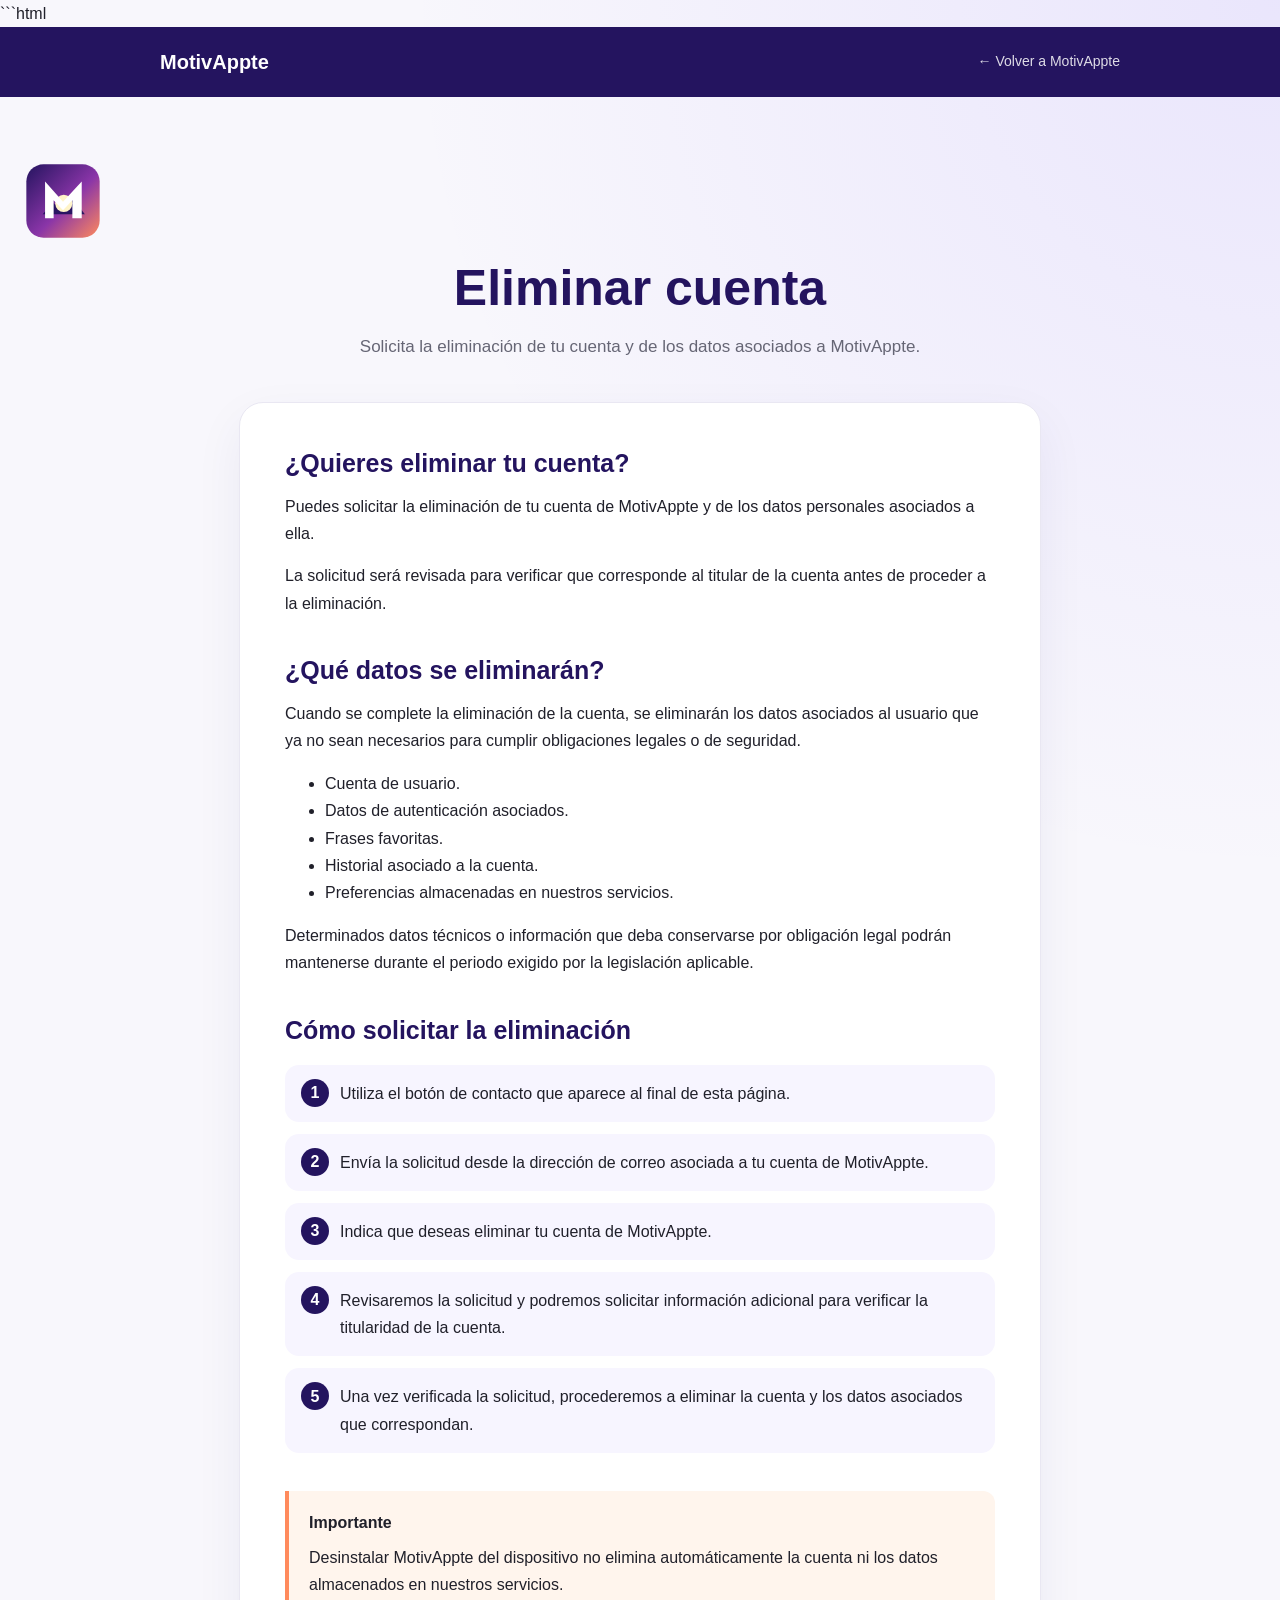
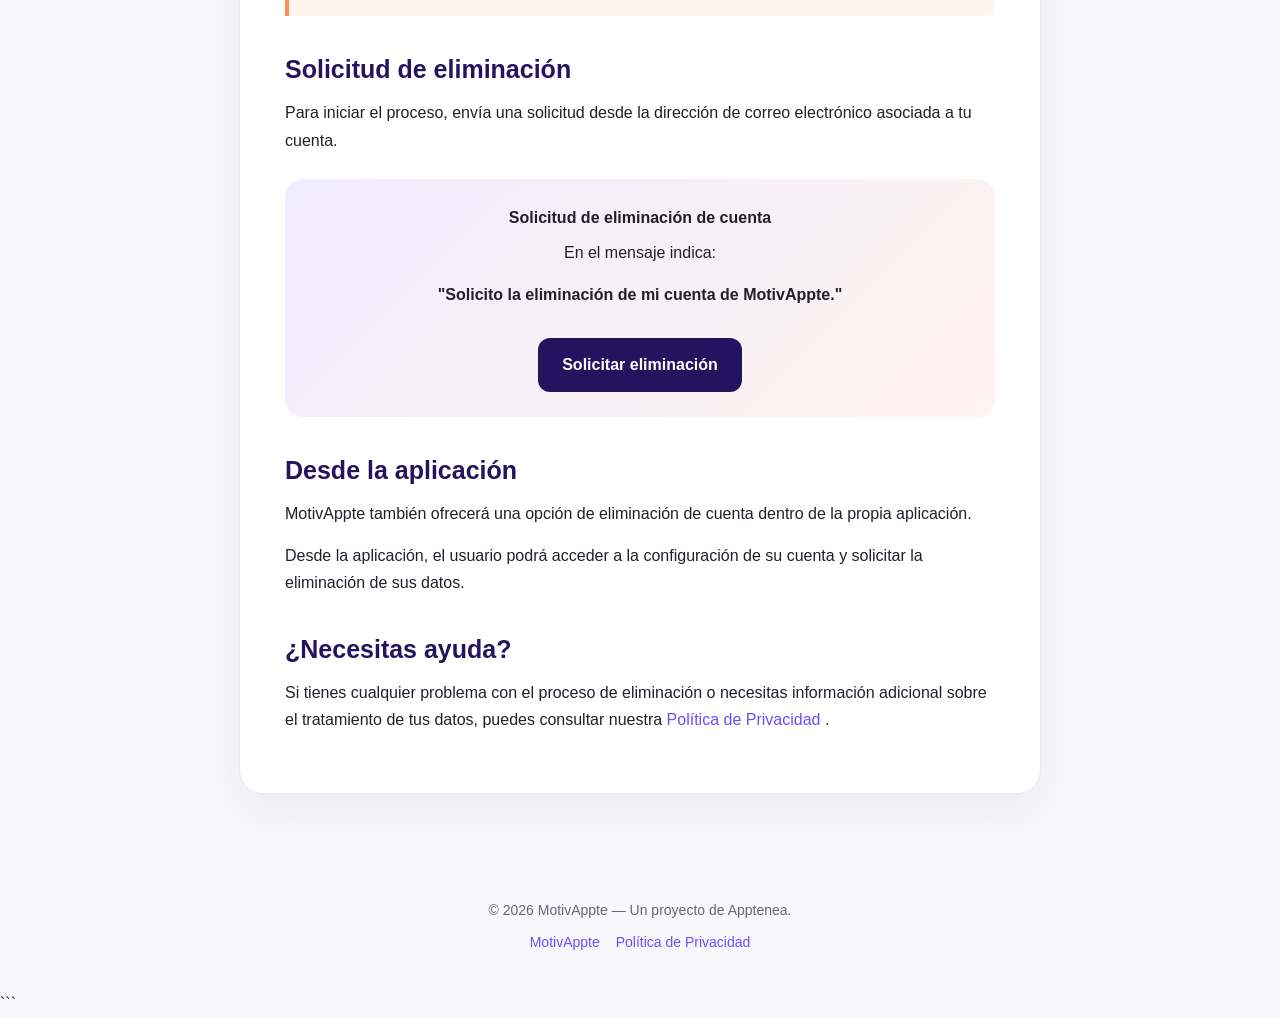
==== eliminar-cuenta.html @ 2910613d "Create eliminar-cuenta.html" ====
```html
<!DOCTYPE html>
<html lang="es">
<head>
  <meta charset="UTF-8">
  <meta name="viewport" content="width=device-width, initial-scale=1.0">

  <meta
    name="description"
    content="Solicita la eliminación de tu cuenta y datos de MotivAppte."
  >

  <meta name="theme-color" content="#24145F">

  <title>Eliminar cuenta — MotivAppte</title>

  <style>
    :root {
      --purple: #24145F;
      --purple-light: #6c4cff;
      --pink: #d946a6;
      --orange: #ff8a5c;
      --text: #20202a;
      --muted: #666675;
      --background: #f8f7fc;
      --card: #ffffff;
      --border: #e9e7f2;
    }

    * {
      box-sizing: border-box;
    }

    html {
      scroll-behavior: smooth;
    }

    body {
      margin: 0;
      font-family: Arial, sans-serif;
      color: var(--text);
      background:
        radial-gradient(
          circle at top right,
          rgba(108, 76, 255, 0.10),
          transparent 30%
        ),
        var(--background);
      line-height: 1.7;
    }

    a {
      color: var(--purple-light);
      text-decoration: none;
    }

    a:hover {
      text-decoration: underline;
    }

    .topbar {
      background: var(--purple);
      color: white;
      padding: 18px 24px;
    }

    .topbar-inner {
      max-width: 960px;
      margin: 0 auto;
      display: flex;
      align-items: center;
      justify-content: space-between;
      gap: 20px;
    }

    .brand {
      color: white;
      font-weight: 700;
      font-size: 20px;
    }

    .brand:hover {
      text-decoration: none;
    }

    .back {
      color: rgba(255, 255, 255, 0.85);
      font-size: 14px;
    }

    .back:hover {
      color: white;
    }

    .hero {
      padding: 65px 24px 40px;
      text-align: center;
    }

    .icon {
      width: 78px;
      height: 78px;
      margin-bottom: 18px;
    }

    h1,
    h2 {
      line-height: 1.2;
    }

    h1 {
      margin: 0 0 15px;
      color: var(--purple);
      font-size: clamp(34px, 6vw, 50px);
    }

    .hero p {
      max-width: 680px;
      margin: 0 auto;
      color: var(--muted);
      font-size: 17px;
    }

    .container {
      max-width: 850px;
      margin: 0 auto;
      padding: 0 24px 70px;
    }

    .card {
      background: var(--card);
      border: 1px solid var(--border);
      border-radius: 24px;
      padding: clamp(25px, 5vw, 45px);
      box-shadow: 0 18px 50px rgba(36, 20, 95, 0.06);
    }

    section {
      margin-bottom: 38px;
    }

    section:last-child {
      margin-bottom: 0;
    }

    h2 {
      color: var(--purple);
      font-size: 25px;
      margin: 0 0 15px;
    }

    p {
      margin: 0 0 15px;
    }

    .warning {
      background: #fff5ed;
      border-left: 4px solid var(--orange);
      padding: 18px 20px;
      border-radius: 0 12px 12px 0;
      margin: 22px 0;
    }

    .steps {
      margin: 20px 0;
      padding: 0;
      list-style: none;
      counter-reset: steps;
    }

    .steps li {
      counter-increment: steps;
      position: relative;
      padding: 15px 15px 15px 55px;
      margin-bottom: 12px;
      background: #f7f5ff;
      border-radius: 14px;
    }

    .steps li::before {
      content: counter(steps);
      position: absolute;
      left: 16px;
      top: 14px;
      width: 28px;
      height: 28px;
      border-radius: 50%;
      display: flex;
      align-items: center;
      justify-content: center;
      background: var(--purple);
      color: white;
      font-weight: bold;
    }

    .email-box {
      margin-top: 25px;
      padding: 25px;
      text-align: center;
      background:
        linear-gradient(
          135deg,
          rgba(108, 76, 255, 0.10),
          rgba(255, 138, 92, 0.10)
        );
      border-radius: 18px;
    }

    .email-button {
      display: inline-block;
      margin-top: 15px;
      padding: 13px 24px;
      border-radius: 12px;
      background: var(--purple);
      color: white;
      font-weight: bold;
      text-decoration: none;
    }

    .email-button:hover {
      text-decoration: none;
      opacity: 0.9;
    }

    footer {
      text-align: center;
      padding: 35px 24px;
      color: var(--muted);
      font-size: 14px;
    }

    footer a {
      margin: 0 6px;
    }

    @media (max-width: 650px) {
      .topbar-inner {
        align-items: flex-start;
      }

      .hero {
        padding-top: 50px;
      }

      .card {
        border-radius: 18px;
      }
    }
  </style>
</head>

<body>

<header class="topbar">
  <div class="topbar-inner">

    <a class="brand" href="index.html">
      MotivAppte
    </a>

    <a class="back" href="index.html">
      ← Volver a MotivAppte
    </a>

  </div>
</header>


<main>

  <div class="hero">

    <div class="icon" aria-hidden="true">
      <svg
        viewBox="0 0 100 100"
        width="78"
        height="78"
        xmlns="http://www.w3.org/2000/svg"
      >
        <defs>
          <linearGradient
            id="gradient"
            x1="0%"
            y1="0%"
            x2="100%"
            y2="100%"
          >
            <stop offset="0%" stop-color="#24145F"/>
            <stop offset="55%" stop-color="#8A35A8"/>
            <stop offset="100%" stop-color="#FF8A5C"/>
          </linearGradient>
        </defs>

        <rect
          x="3"
          y="3"
          width="94"
          height="94"
          rx="22"
          fill="url(#gradient)"
        />

        <path
          d="M24 67 L37 52 L49 63 L63 47 L78 67 Z"
          fill="#24145F"
          opacity="0.95"
        />

        <circle
          cx="51"
          cy="53"
          r="11"
          fill="#FFF4C8"
        />

        <path
          d="M27 25 L50 51 L74 25 L74 72 L62 72 L62 49 L50 62 L38 49 L38 72 L27 72 Z"
          fill="white"
        />
      </svg>
    </div>

    <h1>Eliminar cuenta</h1>

    <p>
      Solicita la eliminación de tu cuenta y de los datos
      asociados a MotivAppte.
    </p>

  </div>


  <div class="container">

    <div class="card">

      <section>

        <h2>¿Quieres eliminar tu cuenta?</h2>

        <p>
          Puedes solicitar la eliminación de tu cuenta de MotivAppte
          y de los datos personales asociados a ella.
        </p>

        <p>
          La solicitud será revisada para verificar que corresponde
          al titular de la cuenta antes de proceder a la eliminación.
        </p>

      </section>


      <section>

        <h2>¿Qué datos se eliminarán?</h2>

        <p>
          Cuando se complete la eliminación de la cuenta, se
          eliminarán los datos asociados al usuario que ya no sean
          necesarios para cumplir obligaciones legales o de seguridad.
        </p>

        <ul>
          <li>Cuenta de usuario.</li>
          <li>Datos de autenticación asociados.</li>
          <li>Frases favoritas.</li>
          <li>Historial asociado a la cuenta.</li>
          <li>Preferencias almacenadas en nuestros servicios.</li>
        </ul>

        <p>
          Determinados datos técnicos o información que deba
          conservarse por obligación legal podrán mantenerse durante
          el periodo exigido por la legislación aplicable.
        </p>

      </section>


      <section>

        <h2>Cómo solicitar la eliminación</h2>

        <ol class="steps">

          <li>
            Utiliza el botón de contacto que aparece al final
            de esta página.
          </li>

          <li>
            Envía la solicitud desde la dirección de correo
            asociada a tu cuenta de MotivAppte.
          </li>

          <li>
            Indica que deseas eliminar tu cuenta de MotivAppte.
          </li>

          <li>
            Revisaremos la solicitud y podremos solicitar
            información adicional para verificar la titularidad
            de la cuenta.
          </li>

          <li>
            Una vez verificada la solicitud, procederemos a
            eliminar la cuenta y los datos asociados que
            correspondan.
          </li>

        </ol>

      </section>


      <section>

        <div class="warning">

          <strong>Importante</strong>

          <p style="margin-top: 8px; margin-bottom: 0;">
            Desinstalar MotivAppte del dispositivo no elimina
            automáticamente la cuenta ni los datos almacenados
            en nuestros servicios.
          </p>

        </div>

      </section>


      <section>

        <h2>Solicitud de eliminación</h2>

        <p>
          Para iniciar el proceso, envía una solicitud desde la
          dirección de correo electrónico asociada a tu cuenta.
        </p>

        <div class="email-box">

          <strong>
            Solicitud de eliminación de cuenta
          </strong>

          <p style="margin-top: 8px;">
            En el mensaje indica:
          </p>

          <p>
            <strong>
              "Solicito la eliminación de mi cuenta de MotivAppte."
            </strong>
          </p>

          <!--
            SUSTITUIR EL CORREO ANTES DE PUBLICAR
          -->

          <a
            class="email-button"
            href="mailto:apptenea.services@gmail.com?subject=Solicitud%20de%20eliminaci%C3%B3n%20de%20cuenta%20MotivAppte&body=Solicito%20la%20eliminaci%C3%B3n%20de%20mi%20cuenta%20de%20MotivAppte.%0A%0ACorreo%20asociado%20a%20la%20cuenta%3A%20"
          >
            Solicitar eliminación
          </a>

        </div>

      </section>


      <section>

        <h2>Desde la aplicación</h2>

        <p>
          MotivAppte también ofrecerá una opción de eliminación
          de cuenta dentro de la propia aplicación.
        </p>

        <p>
          Desde la aplicación, el usuario podrá acceder a la
          configuración de su cuenta y solicitar la eliminación
          de sus datos.
        </p>

      </section>


      <section>

        <h2>¿Necesitas ayuda?</h2>

        <p>
          Si tienes cualquier problema con el proceso de eliminación
          o necesitas información adicional sobre el tratamiento
          de tus datos, puedes consultar nuestra
          <a href="privacidad.html">
            Política de Privacidad
          </a>.
        </p>

      </section>

    </div>

  </div>

</main>


<footer>

  <div>
    © 2026 MotivAppte — Un proyecto de Apptenea.
  </div>

  <div style="margin-top: 8px;">

    <a href="index.html">
      MotivAppte
    </a>

    <a href="privacidad.html">
      Política de Privacidad
    </a>

  </div>

</footer>

</body>
</html>
```
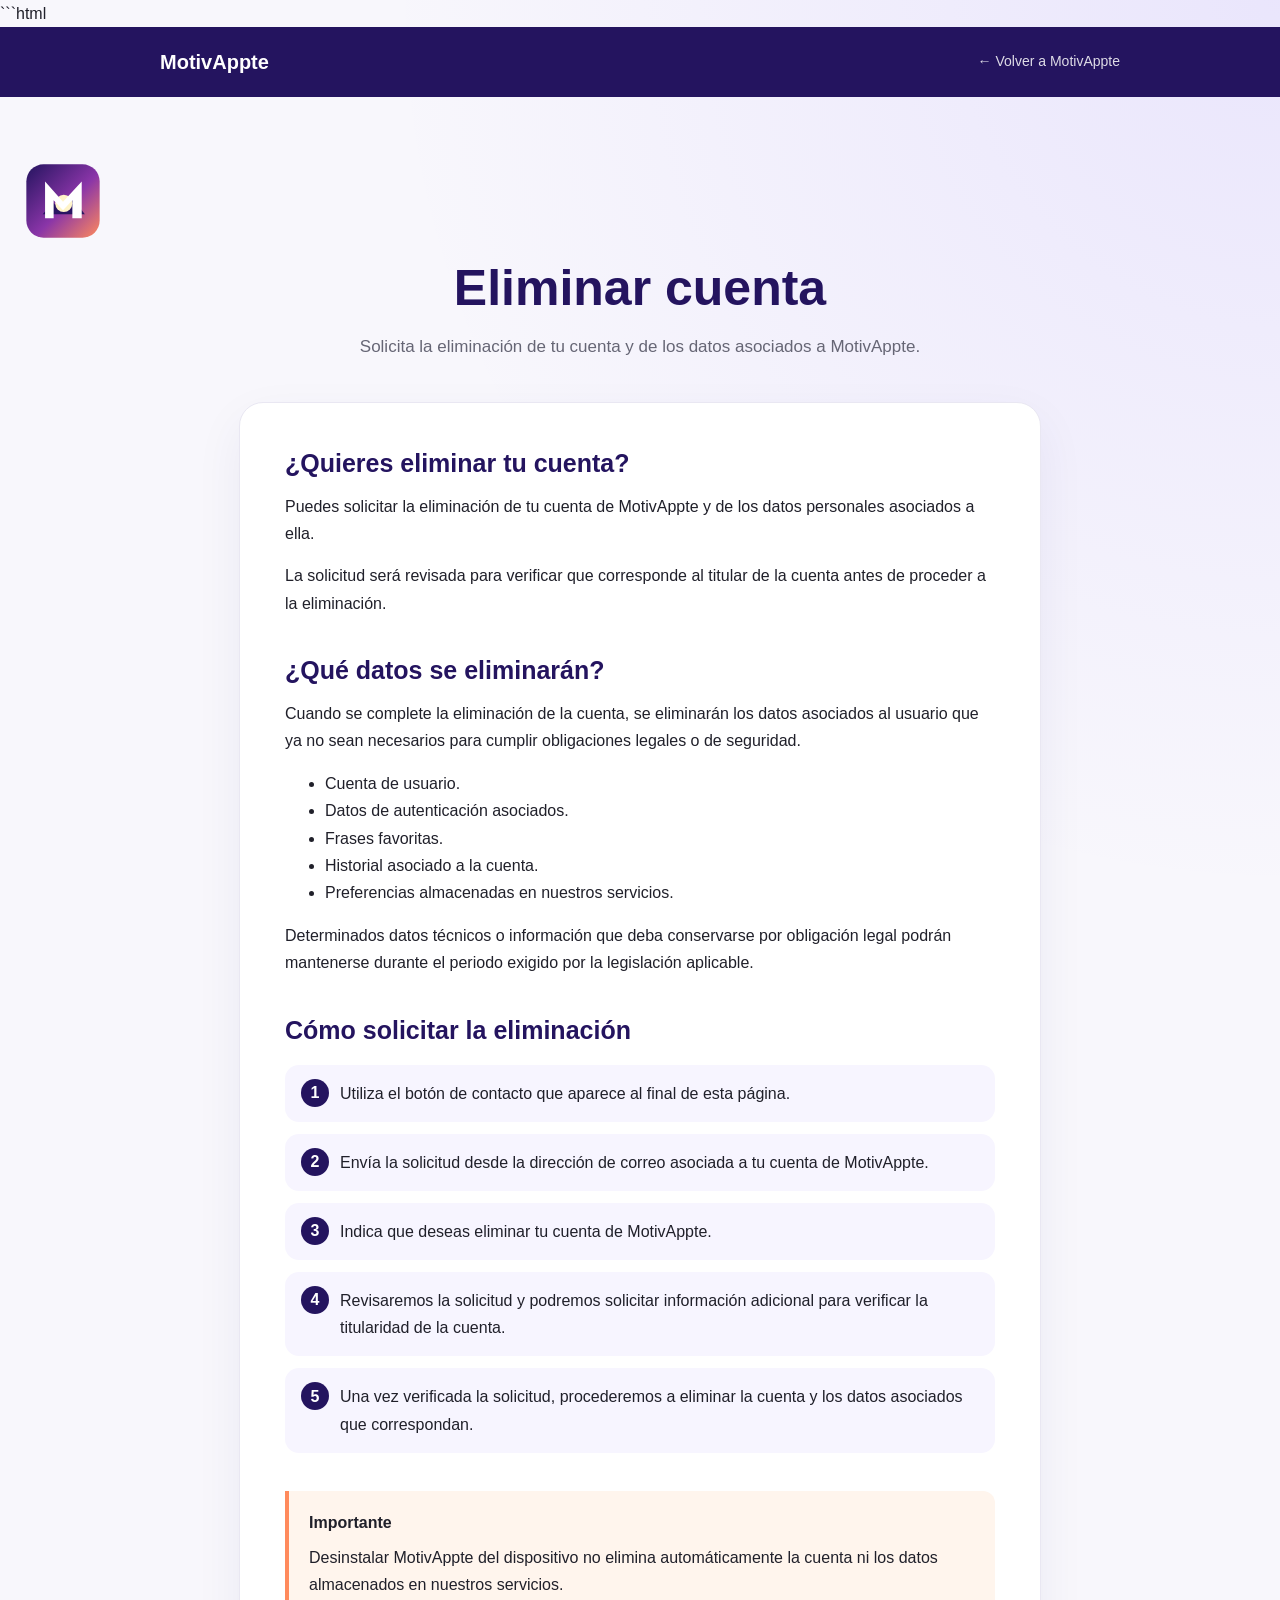
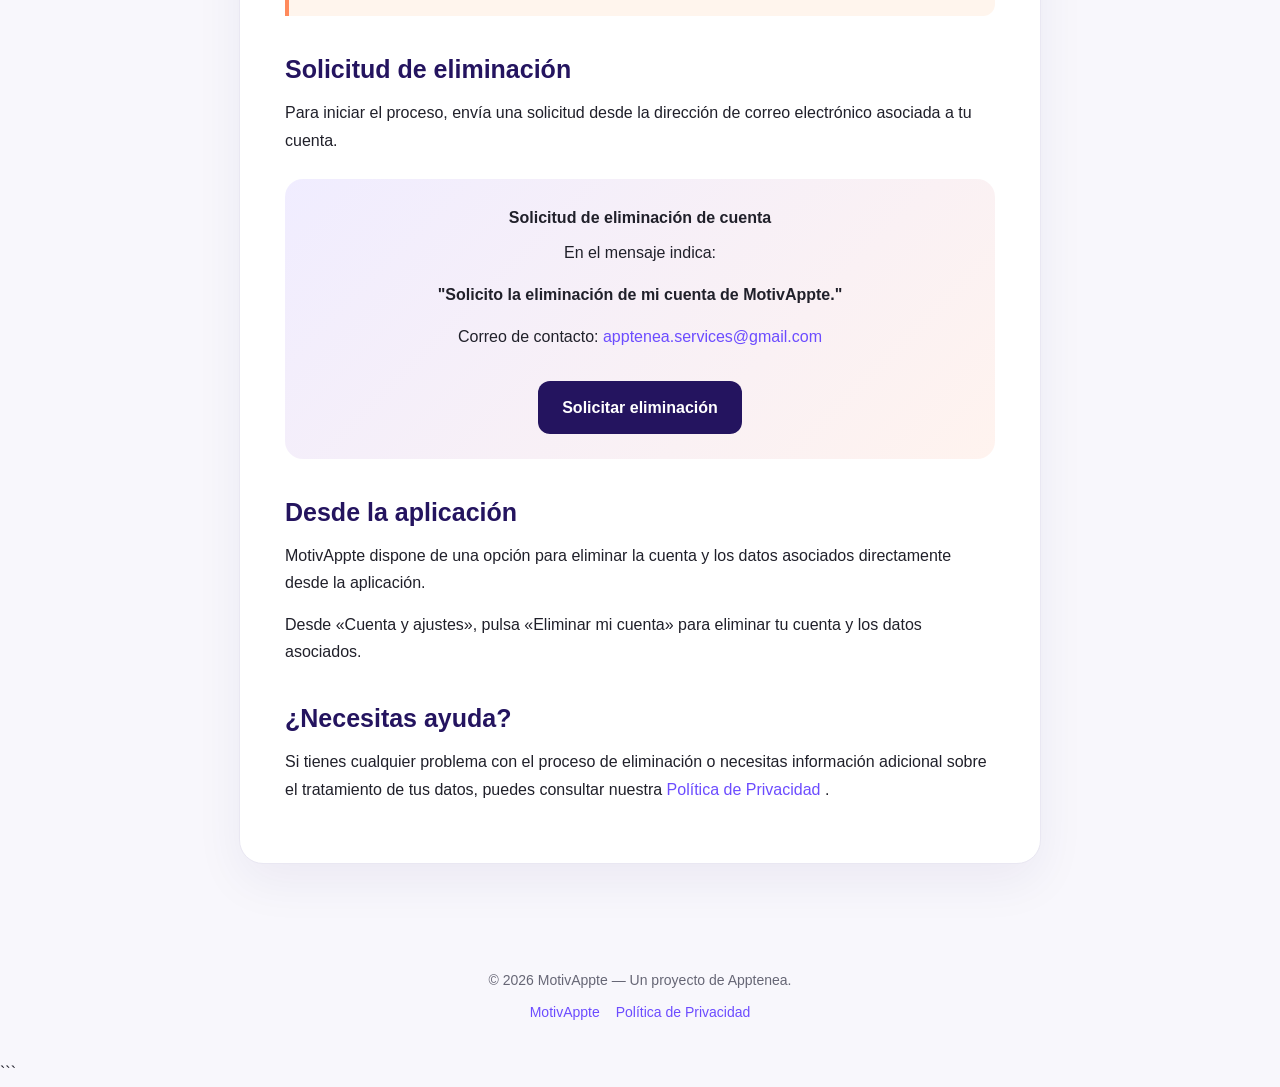
==== commit 94f82a51: "updates" ====
--- a/eliminar-cuenta.html
+++ b/eliminar-cuenta.html
@@ -457,9 +457,10 @@
             </strong>
           </p>
 
-          <!--
-            SUSTITUIR EL CORREO ANTES DE PUBLICAR
-          -->
+          <p>
+            Correo de contacto:
+            <a href="mailto:apptenea.services@gmail.com">apptenea.services@gmail.com</a>
+          </p>
 
           <a
             class="email-button"
@@ -478,14 +479,12 @@
         <h2>Desde la aplicación</h2>
 
         <p>
-          MotivAppte también ofrecerá una opción de eliminación
-          de cuenta dentro de la propia aplicación.
-        </p>
-
-        <p>
-          Desde la aplicación, el usuario podrá acceder a la
-          configuración de su cuenta y solicitar la eliminación
-          de sus datos.
+          MotivAppte dispone de una opción para eliminar la cuenta y los datos asociados directamente desde la aplicación.
+        </p>
+
+        <p>
+          Desde «Cuenta y ajustes», pulsa «Eliminar mi cuenta»
+          para eliminar tu cuenta y los datos asociados.
         </p>
 
       </section>
